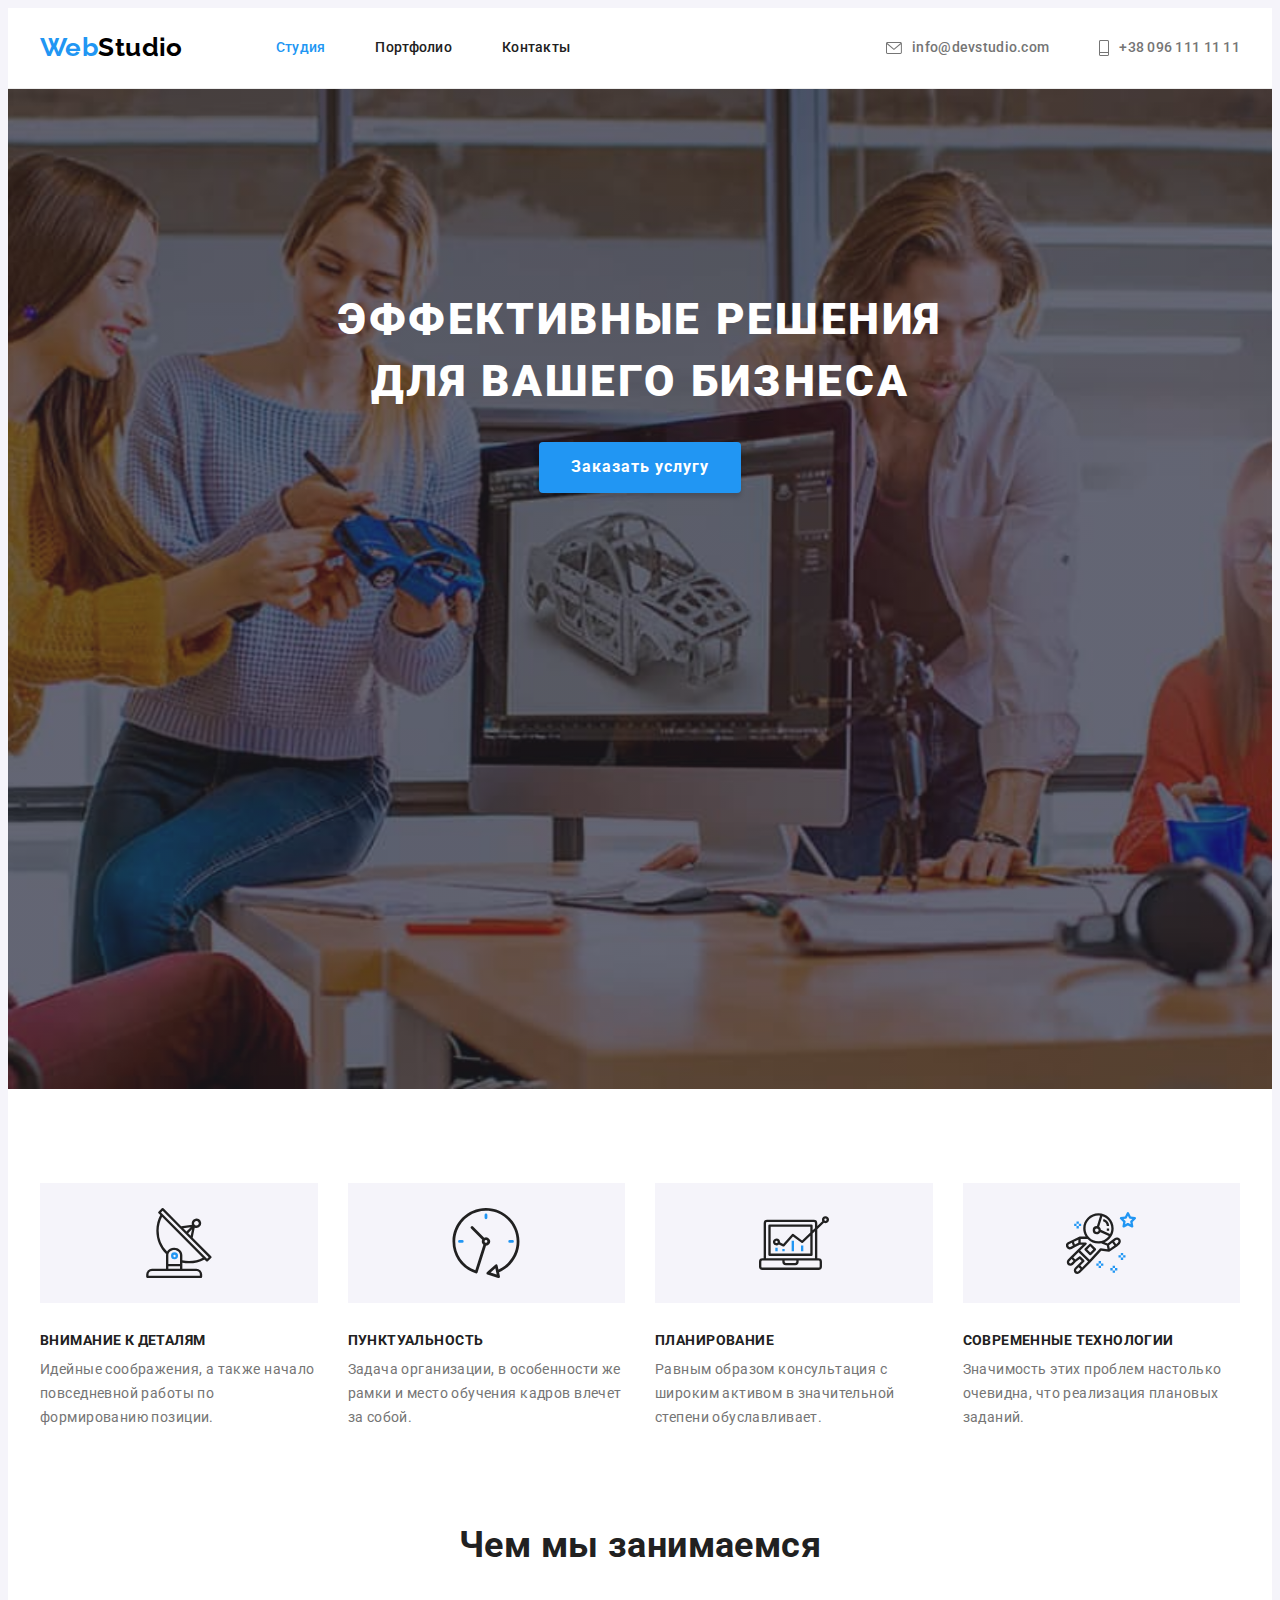
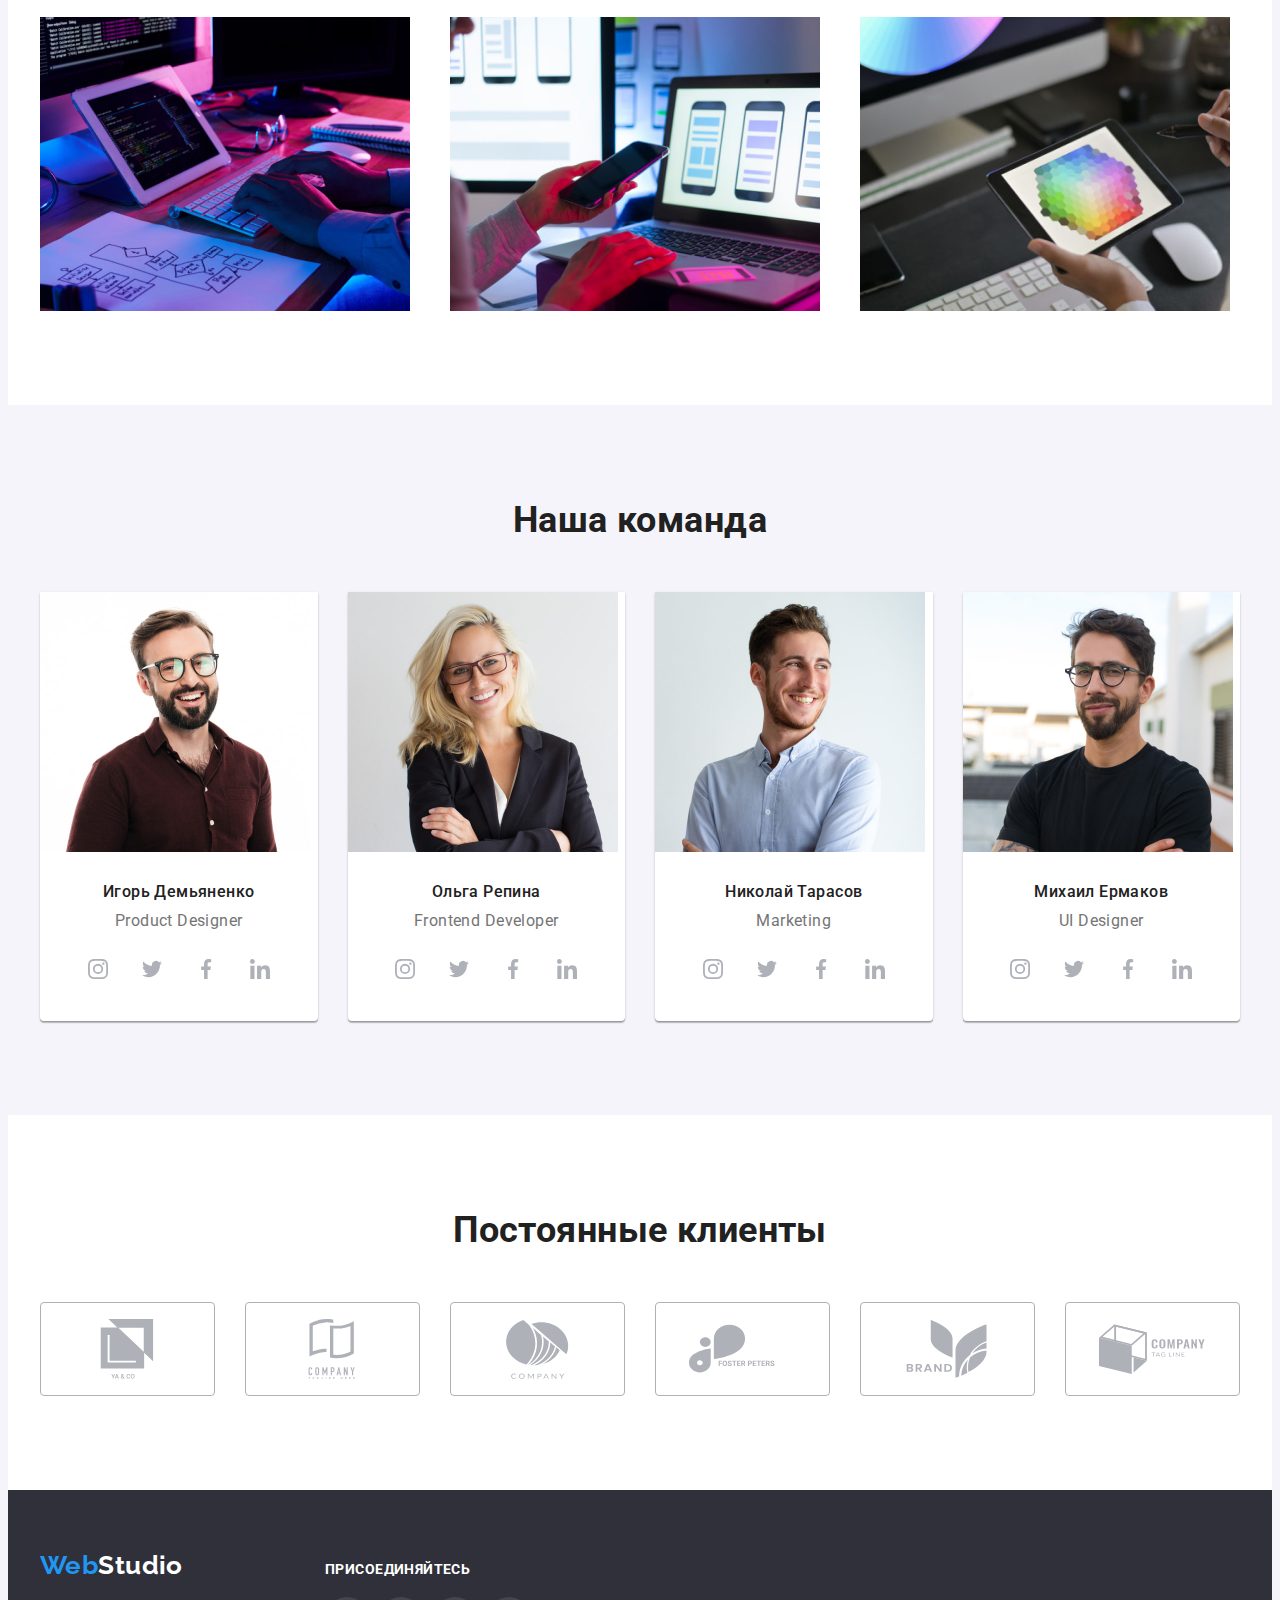
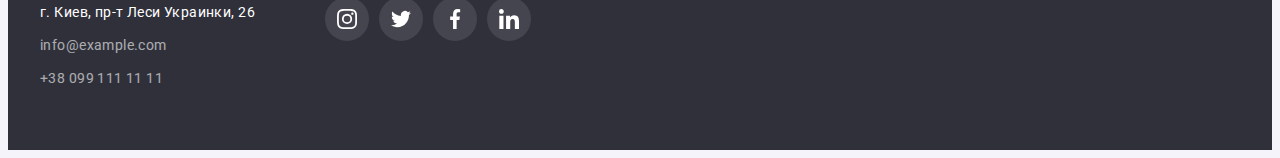
==== index.html @ a2391596 "Initial commit" ====
<!DOCTYPE html>
<html lang="ru">

<head>
    <meta charset="UTF-8">
    <meta http-equiv="X-UA-Compatible" content="IE=edge">
    <meta name="viewport" content="width=device-width, initial-scale=1.0">
    <title>WebStudio Эффективные решения для вашего бизнеса</title>
    <link rel="preconnect" href="https://fonts.googleapis.com">
    <link rel="preconnect" href="https://fonts.gstatic.com" crossorigin>
    <link
        href="https://fonts.googleapis.com/css2?family=Raleway:wght@700&family=Roboto:wght@400;500;700;900&display=swap"
        rel="stylesheet">
    <link rel="stylesheet" href="https://cdnjs.cloudflare.com/ajax/libs/modern-normalize/1.1.0/modern-normalize.min.css"
        integrity="sha512-wpPYUAdjBVSE4KJnH1VR1HeZfpl1ub8YT/NKx4PuQ5NmX2tKuGu6U/JRp5y+Y8XG2tV+wKQpNHVUX03MfMFn9Q=="
        crossorigin="anonymous" referrerpolicy="no-referrer" />
    <link rel="stylesheet" href="./css/styles.css">
</head>

<body>

    <!-- Header -->
    <header class="header">
        <div class="container page-header">
            <nav class="nav">
                <a class="logo" href="./index.html">
                    <span class="logo-text">Web</span>Studio
                </a>
                <ul class="list nav-list">
                    <li class="nav-item">
                        <a class="link nav-link current" href="./index.html">Студия</a>
                    </li>
                    <li class="nav-item">
                        <a class="link nav-link" href="./portfolio.html">Портфолио</a>
                    </li>
                    <li class="nav-item">
                        <a class="link nav-link" href="./index.html">Контакты</a>
                    </li>
                </ul>
            </nav>
            <ul class="list contact-list">
                <li class="contact-item">
                    <a class="link contact-link contact-link-icon" href="mailto:info@devstudio.com">
                        <svg class="contact-icon" width="16px" height="12px">
                            <use href="./images/icons.svg#icon-mail"></use>
                        </svg>
                    info@devstudio.com</a>
                </li>
                <li class="contact-item">
                    <a class="link contact-link contact-link-icon" href="tel:+380961111111">
                        <svg class="contact-icon" width="10px" height="16px">
                            <use href="./images/icons.svg#icon-phone"></use>
                        </svg>
                    +38 096 111 11 11</a>
                </li>
            </ul>
        </div>
    </header>

    <main>

        <!-- Hero section-->
        <section class="section hero">
            <div class="container">
                <h1 class="hero-title">Эффективные решения 
                    для вашего бизнеса</h1>
                <button type="button" class="button hero-btn">Заказать услугу</button>
            </div>
        </section>

        <!-- About section-->
        <section class="section about">
            <h2 class="visually-hidden">Преимущества</h2>
            <div class="container">
                <ul class="list about-list">
                    <li class="about-item">
                        <div class="about-icon">
                            <svg class="about-item-icon" width="70px" height="70px">
                                <use href="./images/icons.svg#icon-antenna" ></use>
                            </svg>
                        </div>
                        <h3 class="about-title">Внимание к деталям</h3>
                        <p class="about-text">Идейные соображения, а также начало повседневной работы по формированию
                        позиции.</p>
                    </li>
                    <li class="about-item">
                        <div class="about-icon">
                            <svg class="about-item-icon" width="70px" height="70px">
                                <use href="./images/icons.svg#icon-clock"></use>
                            </svg>
                        </div>
                        <h3 class="about-title">Пунктуальность</h3>
                        <p class="about-text">Задача организации, в особенности же рамки и место обучения кадров влечет
                            за собой.</p>
                    </li>
                    <li class="about-item">
                        <div class="about-icon">
                            <svg class="about-item-icon" width="70px" height="70px">
                                <use href="./images/icons.svg#icon-diagram"></use>
                            </svg>
                        </div>
                        <h3 class="about-title">Планирование</h3>
                        <p class="about-text">Равным образом консультация с широким активом в значительной степени
                            обуславливает.</p>
                    </li>
                    <li class="about-item">
                        <div class="about-icon">
                            <svg class="about-item-icon" width="70px" height="70px">
                                <use href="./images/icons.svg#icon-astronaut"></use>
                            </svg>
                        </div>
                        <h3 class="about-title">Современные технологии</h3>
                        <p class="about-text">Значимость этих проблем настолько очевидна, что реализация плановых
                            заданий.</p>
                    </li>
                </ul>
            </div>
        </section>

        <!-- Wedo section-->
        <section class="section wedo">
            <div class="container">
                <h2 class="section-title">Чем мы занимаемся</h2>
                <ul class="list wedo-list">
                    <li class="wedo-item">
                        <img class="wedo-img" src="./images/studio/computer.jpg" alt="Макбук на столе" width="370"
                            height="294">
                    </li>
                    <li class="wedo-item">
                        <img class="wedo-img" src="./images/studio/phone.jpg" alt="Телефон в руке" width="370" height="294">
                    </li>
                    <li class="wedo-item">
                        <img class="wedo-img" src="./images/studio/tablet.jpg" alt="Планшен в руке" width="370"
                            height="294">
                    </li>
                </ul>
            </div>
        </section>

        <!-- Team section-->
        <section class="section">
            <div class="container">
                <h2 class="section-title">Наша команда</h2>
                <ul class="list team-list">
                    <li class="team-item">
                        <img class="team-img" src="./images/studio/team-member1.jpg" alt="Игорь Демьяненко Product Designer"
                            width="270" height="260">
                        <div class="team-card-wrapper">
                            <h3 class="team-name">Игорь Демьяненко</h3>
                            <p class="team-profession">Product Designer</p>
                            <ul class="list team-social-list">
                                <li class="team-social-item">
                                    <a class="team-social-link" href="#">
                                        <svg class="team-social-icon" width="20px" height="20px">
                                            <use href="./images/icons.svg#icon-instagram"></use>
                                        </svg>
                                    </a>
                                </li>
                                <li class="team-social-item">
                                    <a class="team-social-link" href="#">
                                        <svg class="team-social-icon" width="20px" height="20px">
                                            <use href="./images/icons.svg#icon-twitter"></use>
                                        </svg>
                                    </a>
                                </li>
                                <li class="team-social-item">
                                    <a class="team-social-link" href="#">
                                        <svg class="team-social-icon" width="20px" height="20px">
                                            <use href="./images/icons.svg#icon-facebook"></use>
                                        </svg>
                                    </a>
                                </li>
                                <li class="team-social-item">
                                    <a class="team-social-link" href="#">
                                        <svg class="team-social-icon" width="20px" height="20px">
                                            <use href="./images/icons.svg#icon-linkedin"></use>
                                        </svg>
                                    </a>
                                </li>
                            </ul>
                        </div>
                    </li>
                    <li class="team-item">
                        <img class="team-img" src="./images/studio/team-member2.jpg" alt="Ольга Репина Frontend Developer"
                            width="270" height="260">
                        <div class="team-card-wrapper">
                            <h3 class="team-name">Ольга Репина</h3>
                            <p class="team-profession">Frontend Developer</p>
                            <ul class="list team-social-list">
                                <li class="team-social-item">
                                    <a class="team-social-link" href="#">
                                        <svg class="team-social-icon" width="20px" height="20px">
                                            <use href="./images/icons.svg#icon-instagram"></use>
                                        </svg>
                                    </a>
                                </li>
                                <li class="team-social-item">
                                    <a class="team-social-link" href="#">
                                        <svg class="team-social-icon" width="20px" height="20px">
                                            <use href="./images/icons.svg#icon-twitter"></use>
                                        </svg>
                                    </a>
                                </li>
                                <li class="team-social-item">
                                    <a class="team-social-link" href="#">
                                        <svg class="team-social-icon" width="20px" height="20px">
                                            <use href="./images/icons.svg#icon-facebook"></use>
                                        </svg>
                                    </a>
                                </li>
                                <li class="team-social-item">
                                    <a class="team-social-link" href="#">
                                        <svg class="team-social-icon" width="20px" height="20px">
                                            <use href="./images/icons.svg#icon-linkedin"></use>
                                        </svg>
                                    </a>
                                </li>
                            </ul>
                        </div>
                    </li>
                    <li class="team-item">
                        <img class="team-img" src="./images/studio/team-member3.jpg" alt="Николай Тарасов Marketing"
                            width="270" height="260">
                        <div class="team-card-wrapper">
                            <h3 class="team-name">Николай Тарасов</h3>
                            <p class="team-profession">Marketing</p>
                            <ul class="list team-social-list">
                                <li class="team-social-item">
                                    <a class="team-social-link" href="#">
                                        <svg class="team-social-icon" width="20px" height="20px">
                                            <use href="./images/icons.svg#icon-instagram"></use>
                                        </svg>
                                    </a>
                                </li>
                                <li class="team-social-item">
                                    <a class="team-social-link" href="#">
                                        <svg class="team-social-icon" width="20px" height="20px">
                                            <use href="./images/icons.svg#icon-twitter"></use>
                                        </svg>
                                    </a>
                                </li>
                                <li class="team-social-item">
                                    <a class="team-social-link" href="#">
                                        <svg class="team-social-icon" width="20px" height="20px">
                                            <use href="./images/icons.svg#icon-facebook"></use>
                                        </svg>
                                    </a>
                                </li>
                                <li class="team-social-item">
                                    <a class="team-social-link" href="#">
                                        <svg class="team-social-icon" width="20px" height="20px">
                                            <use href="./images/icons.svg#icon-linkedin"></use>
                                        </svg>
                                    </a>
                                </li>
                            </ul>
                        </div>
                    </li>
                    <li class="team-item">
                        <img class="team-img" src="./images/studio/team-member4.jpg" alt="Михаил Ермаков UI Designer"
                            width="270" height="260">
                        <div class="team-card-wrapper">
                            <h3 class="team-name">Михаил Ермаков</h3>
                            <p class="team-profession">UI Designer</p>
                            <ul class="list team-social-list">
                                <li class="team-social-item">
                                    <a class="team-social-link" href="#">
                                        <svg class="team-social-icon" width="20px" height="20px">
                                            <use href="./images/icons.svg#icon-instagram"></use>
                                        </svg>
                                    </a>
                                </li>
                                <li class="team-social-item">
                                    <a class="team-social-link" href="#">
                                        <svg class="team-social-icon" width="20px" height="20px">
                                            <use href="./images/icons.svg#icon-twitter"></use>
                                        </svg>
                                    </a>
                                </li>
                                <li class="team-social-item">
                                    <a class="team-social-link" href="#">
                                        <svg class="team-social-icon" width="20px" height="20px">
                                            <use href="./images/icons.svg#icon-facebook"></use>
                                        </svg>
                                    </a>
                                </li>
                                <li class="team-social-item">
                                    <a class="team-social-link" href="#">
                                        <svg class="team-social-icon" width="20px" height="20px">
                                            <use href="./images/icons.svg#icon-linkedin"></use>
                                        </svg>
                                    </a>
                                </li>
                            </ul>
                        </div>
                    </li>
                </ul>
            </div>
        </section>

        <!-- Clients -->
        <section class="section clients">
            <div class="container">
                <h2 class="section-title">Постоянные клиенты</h2>
                <ul class="list clients-list">
                    <li class="clients-item">
                        <a class="clients-link" href="#">
                            <svg class="clients-icon" width="106px" height="60px">
                                <use href="./images/icons.svg#icon-logo1"></use>
                            </svg>
                        </a>
                    </li>
                    <li class="clients-item">
                        <a class="clients-link" href="#">
                            <svg class="clients-icon" width="106px" height="60px">
                                <use href="./images/icons.svg#icon-logo2"></use>
                            </svg>
                        </a>
                    </li>
                    <li class="clients-item">
                        <a class="clients-link" href="#">
                            <svg class="clients-icon" width="106px" height="60px">
                                <use href="./images/icons.svg#icon-logo3"></use>
                            </svg>
                        </a>
                    </li>
                    <li class="clients-item">
                        <a class="clients-link" href="#">
                            <svg class="clients-icon" width="106px" height="60px">
                                <use href="./images/icons.svg#icon-logo4"></use>
                            </svg>
                        </a>
                    </li>
                    <li class="clients-item">
                        <a class="clients-link" href="#">
                            <svg class="clients-icon" width="106px" height="60px">
                                <use href="./images/icons.svg#icon-logo5"></use>
                            </svg>
                        </a>
                    </li>
                    <li class="clients-item">
                        <a class="clients-link" href="#">
                            <svg class="clients-icon" width="106px" height="60px">
                                <use href="./images/icons.svg#icon-logo6"></use>
                            </svg>
                        </a>
                    </li>
                </ul>
            </div>
        </section>

    </main>


    <!-- Footer -->
    <footer class="footer">
        <div class="container page-footer">
            <div>
                <a class="footer-logo" href="./index.html"><span class="footer-text">Web</span>Studio</a>
                <address class="address">
                    <ul class="list address-list">
                        <li class="first address-item">
                            <a class="address-contact" href="https://goo.gl/maps/cuWvZPxTjKMrRTUg6" target="_blank"
                                rel="noopener noreferrer">г. Киев, пр-т Леси Украинки, 26</a>
                        </li>
                        <li class="address-item">
                            <a class="link address-contact" href="mailto:info@example.com">info@example.com</a>
                        </li>
                        <li class="address-item">
                            <a class="link address-contact" href="tel:+380991111111">+38 099 111 11 11</a>
                        </li>
                    </ul>
                </address>
            </div>

            <div class="footer-social">
                <h3 class="footer-social-title">Присоединяйтесь</h3>
                <ul class="list footer-social-list">
                    <li class="footer-social-item">
                        <a class="footer-social-link" href="#">
                            <svg class="footer-social-icon" width="20px" height="20px">
                                <use href="./images/icons.svg#icon-instagram"></use>
                            </svg>
                        </a>
                    </li>
                    <li class="footer-social-item">
                        <a class="footer-social-link" href="#">
                            <svg class="footer-social-icon" width="20px" height="20px">
                                <use href="./images/icons.svg#icon-twitter"></use>
                            </svg>
                        </a>
                    </li>
                    <li class="footer-social-item">
                        <a class="footer-social-link" href="#">
                            <svg class="footer-social-icon" width="20px" height="20px">
                                <use href="./images/icons.svg#icon-facebook"></use>
                            </svg>
                        </a>
                    </li>
                    <li class="footer-social-item">
                        <a class="footer-social-link" href="#">
                            <svg class="footer-social-icon" width="20px" height="20px">
                                <use href="./images/icons.svg#icon-linkedin"></use>
                            </svg>
                        </a>
                    </li>
                </ul>
            </div>
        </div>
    </footer>

</body>

</html>
---- css/styles.css ----
:root {
    --primary-font: "Roboto", sans-serif;
    --secondary-font: "Raleway", sans-serif;

    --primary-color: #212121;
    --secondary-color: #757575;
    --accent-color: #2196F3;
    --main-light: #FFFFFF;
    --logo-color: #000000;
    --btn-color: #188CE8;
    --header-border: #ECECEC;
    --border-color: #EEEEEE;
    --icon-color: #AFB1B8;

    --primary-background: #F5F4FA;
    --secondary-background: #2F303A;
    --title-size: 36px;
    --text-size: 14px;
}

html {
    box-sizing: border-box;
}

/* Common */

body {
    font-family: var(--primary-font);
    font-size: var(--text-size);
    letter-spacing: 0.03em;

    background-color: var(--primary-background);
    color: var(--primary-color);
}

img {
    display: block;
    max-width: 100%;
    height: auto;
}

.list {
    margin: 0;
    padding: 0;

    list-style: none;
}

.link {
    text-decoration: none;
}

.link:hover,
.link:focus,
.lik:active {
    color: var(--accent-color);
}

.button {
    border: none;
    cursor: pointer;
}


/* Header */

.header {
    border-bottom: 1px solid var(--header-border);
    background-color: var(--main-light);
}

.container {
    margin-left: auto;
    margin-right: auto;
    padding-left: 15px;
    padding-right: 15px;
    width: 1200px;
}

.page-header {
    display: flex;
}

.nav, .contact-list {
    display: flex;
    align-items: center;
}

.logo {
    font-family: var(--secondary-font);
    font-weight: 700;
    font-size: 26px;
    line-height: 1.2;
    text-decoration: none;

    color: var(--logo-color);
}

.logo-text {
    color: var(--accent-color);
}

.nav-list {
    display: flex;
    margin-left: 93px;
}

.nav-item {
    
}

.nav-list .nav-item + .nav-item {
    margin-left: 50px;
}

.nav-link {
    display: block;
    padding-top: 32px;
    padding-bottom: 32px;

    font-weight: 500;
    line-height: 1.1;
    letter-spacing: 0.02em;

    color: var(--primary-color);
}

.current {
    color: var(--accent-color);
}

.contact-list {
    margin-left: auto;
    /* display: flex;
    justify-content: center;
    align-items: center; */
}

.contact-list .contact-item + .contact-item {
    margin-left: 50px;
}

.contact-item {
   
}

.contact-link {
    padding-top: 32px;
    padding-bottom: 32px;
    display: flex;
    align-items: center;

    font-weight: 500;
    line-height: 1.1;
    letter-spacing: 0.02em;

    color: var(--secondary-color);
}

.contact-link-icon {
    fill: var(--secondary-color)
}

.contact-link-icon:hover,
.contact-link-icon:focus {
    fill: var(--accent-color);
}

.contact-icon {
    margin-right: 10px;
}

/* Hero section*/
.section {
    padding: 94px 0;
}

.hero {
    max-width: 1600px;
    height: 600px;
    margin-left: auto;
    margin-right: auto;
    padding: 200px 0;
    text-align: center;

    background-color: var(--secondary-background);
    background: linear-gradient(rgba(47, 48, 58, 0.4), rgba(47, 48, 58, 0.4)), url("../images/studio/hero.jpg");
    background-repeat: no-repeat;
    background-position: center;
    background-size: cover;
}

.hero-title {
    margin-top: 0;
    margin-bottom: 30px;

    white-space: pre-line;
    text-transform: uppercase;
    font-weight: 900;
    font-size: 44px;
    line-height: 1.4;
    letter-spacing: 0.06em;

    color: var(--main-light);
}

.hero-btn {
    padding: 10px 32px;

    font-family: inherit;
    font-weight: 700;
    font-size: 16px;
    line-height: 1.9;
    box-shadow: 0px 4px 4px rgba(0, 0, 0, 0.15);
    border-radius: 4px;
    letter-spacing: 0.06em;

    background-color: var(--accent-color);
    color: var(--main-light);
}

.hero-btn:hover,
.hero-btn:focus {
    background-color: var(--btn-color);
}

/* About section */

.about {
    background-color: var(--main-light);
}

.visually-hidden {
    position: absolute;
    white-space: nowrap;
    width: 1px;
    height: 1px;
    overflow: hidden;
    border: 0;
    padding: 0;
    clip: rect(0 0 0 0);
    clip-path: inset(50%);
    margin: -1px;
}

.about-list {
    display: flex;
}

.about-item {
    width: calc((100% - 90px) / 4);
}

.about-list .about-item + .about-item {
    margin-left: 30px;
}

.about-icon {
    margin-bottom: 30px;
    display: flex;
    justify-content: center;
    align-items: center;
    height: 120px;
    background-color: var(--primary-background);
}

.about-title {
    margin-top: 0;
    margin-bottom: 10px;

    font-size: var(--text-size);
    line-height: 1.1;
    text-transform: uppercase;
}

.about-text {
    margin-top: 0;
    margin-bottom: 0;

    line-height: 1.7;

    color: var(--secondary-color);
}

/* Wedo section */

.wedo {
    padding-top: 0;

    background-color: var(--main-light);
}

.section-title {
    margin-top: 0;
    margin-bottom: 50px;
    text-align: center;

    font-size: var(--title-size);
    line-height: 1.2;
}

.wedo-list {
    display: flex;
}

.wedo-item {
    width: calc((100% - 60px) / 3);
    margin-right: 30px;
}

.wedo-item:last-child {
    margin-right: 0;
}

.wedo-img {
    
}

/* Team section */

.team-list {
    display: flex;
    text-align: center;
}

.team-item {
    width: calc((100% - 90px) / 4);
    margin-right: 30px;

    background-color: var(--main-light);
    box-shadow: 0px 1px 3px rgba(0, 0, 0, 0.12), 0px 1px 1px rgba(0, 0, 0, 0.14), 0px 2px 1px rgba(0, 0, 0, 0.2);
    border-radius: 0px 0px 4px 4px;
}

.team-item:last-child {
    margin-right: 0;
}

.team-img {
    
}

.team-card-wrapper {
    /* padding: 30px 0 16px 0; */
}

.team-name {
    padding-top: 30px;
    margin-top: 0;
    margin-bottom: 10px;

    font-weight: 500;
    font-size: 16px;
    line-height: 1.2;
}

.team-profession {
    margin-top: 0;
    margin-bottom: 16px;

    font-size: 16px;
    line-height: 1.2;

    color: var(--secondary-color);
}

.team-social-list {
    padding-bottom: 30px;
    gap: 10px;
    display: flex;
    justify-content: center;
}

.team-social-item {
    width: 44px;
    height: 44px;
}

.team-social-link {
    width: 100%;
    height: 100%;
    display: flex;
    justify-content: center;
    align-items: center;
    border-radius: 50%;

    fill: var(--icon-color);
}

.team-social-link:hover,
.team-social-link:focus {
    fill: var(--main-light);
    background-color: var(--accent-color);
}

/* Clients */

.clients {
    background-color: var(--main-light);
}

.clients-list {
    display: flex;
    gap: 30px;
}

.clients-item {
    width: calc((100% - 150px) / 6);
}

.clients-link {
    height: 92px;
    display: flex;
    justify-content: center;
    align-items: center;
    border: 1px solid var(--icon-color);
    border-radius: 4px;
    fill: var(--icon-color);
}

.clients-link:hover,
.clients-link:focus {
    fill: var(--accent-color);
    border: 1px solid var(--accent-color);
}

/* Portfolio section */

.portfolio {
    background-color: var(--main-light);
}

.filter-list {
    margin-bottom: 50px;
    display: flex;
    justify-content: center;
}

.filter-list .filter-item + .filter-item {
    margin-left: 8px;
}

.filter-btn {
    padding: 6px 22px;

    font-family: var(--primary-font);
    font-weight: 500;
    font-size: 16px;
    line-height: 1.6;
    letter-spacing: 0.03em;
    
    color: var(--primary-color);
    border-radius: 4px;
}

.current-btn {
    color: var(--main-light);
    background-color: var(--accent-color);
}

.filter-btn:hover,
.filter-btn:focus,
.filter-btn:active {
    color: var(--main-light);
    background-color: var(--accent-color);
    box-shadow: 0px 3px 1px rgba(0, 0, 0, 0.1), 0px 1px 2px rgba(0, 0, 0, 0.08), 0px 2px 2px rgba(0, 0, 0, 0.12);
    border-radius: 4px;
}

.portfolio-list {
    display: flex;
    flex-wrap: wrap;
}

.portfolio-item {
    width: calc((100% - 60px) / 3); 
    margin-right: 30px;
    margin-bottom: 30px;

    background-color: var(--main-light);
    border: 1px solid var(--border-color);
}

.portfolio-item:nth-child(3n) {
    margin-right: 0;
}

.portfolio-item:nth-last-child(-n + 3) {
    margin-bottom: 0;
}

.portfolio-link:hover {
    display: block;
    box-shadow: 0px 1px 1px rgba(0, 0, 0, 0.12), 0px 4px 4px rgba(0, 0, 0, 0.06), 1px 4px 6px rgba(0, 0, 0, 0.16);
}

.portfolio-img {
    
}

.portfolio-card-wrapper {
    padding: 20px 24px 20px 24px;
}

.portfolio-subtitle {
    margin-top: 0;
    margin-bottom: 4px;

    font-size: 18px;
    line-height: 2;
    letter-spacing: 0.06em;

    color: var(--primary-color);
}

.portfolio-text {
    margin-top: 0;
    margin-bottom: 0;

    line-height: 1.9;

    color: var(--secondary-color);
}

/* Footer */

.footer {
    padding-top: 60px;
    padding-bottom: 60px;
    display: flex;

    background-color: var(--secondary-background);
}

.page-footer {
    display: flex;
    align-items: baseline;
}

.footer-logo {
    font-family: var(--secondary-font);
    font-weight: 700;
    font-size: 26px;
    line-height: 1.2;
    text-decoration: none;

    color: var(--main-light);
}

.footer-text {
    color: var(--accent-color);
}

.address {
    margin-top: 20px;
}

.address-item {
    margin-bottom: 9px;
}

.address-item:last-child {
    margin-bottom: 0;
}

.address-contact {
    text-decoration: none;
}

.first>a {
    opacity: 1;
}

.address-contact {
    font-style: normal;
    font-weight: 400;
    line-height: 1.7;
    
    color: var(--main-light);
    opacity: .6;
}

.footer-social {
    margin-left: 70px;
}

.footer-social-title {
    margin-top: 0;
    margin-bottom: 20px;
    font-size: 14px;
    line-height: 1,1;
    text-transform: uppercase;

    color: var(--main-light);
}

.footer-social-list {
    gap: 10px;
    display: flex;
    justify-content: center;
}

.footer-social-item {
    width: 44px;
    height: 44px;
}

.footer-social-link {
    width: 100%;
    height: 100%;
    display: flex;
    justify-content: center;
    align-items: center;
    border-radius: 50%;

    fill: var(--main-light);
    background: rgba(255, 255, 255, 0.1);
}

.footer-social-link:hover, 
.footer-social-link:focus {
    background: var(--accent-color);
}
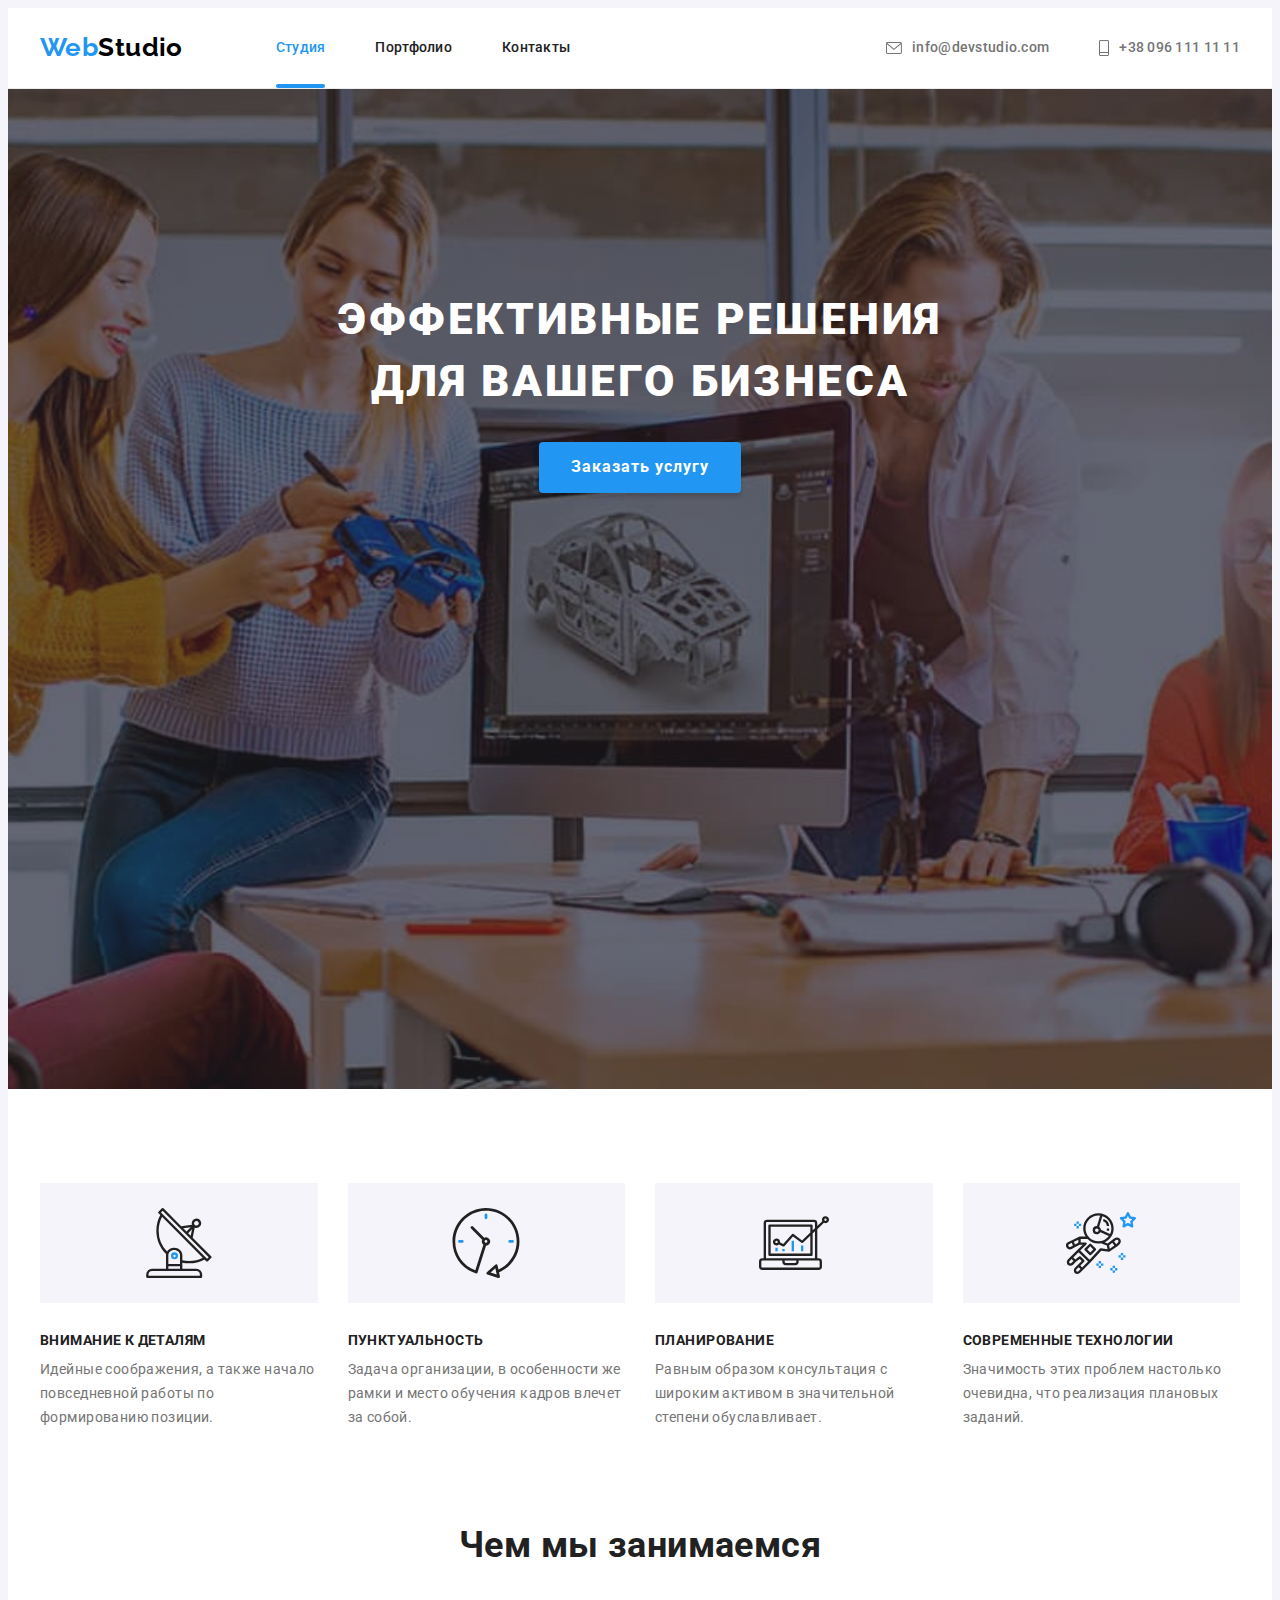
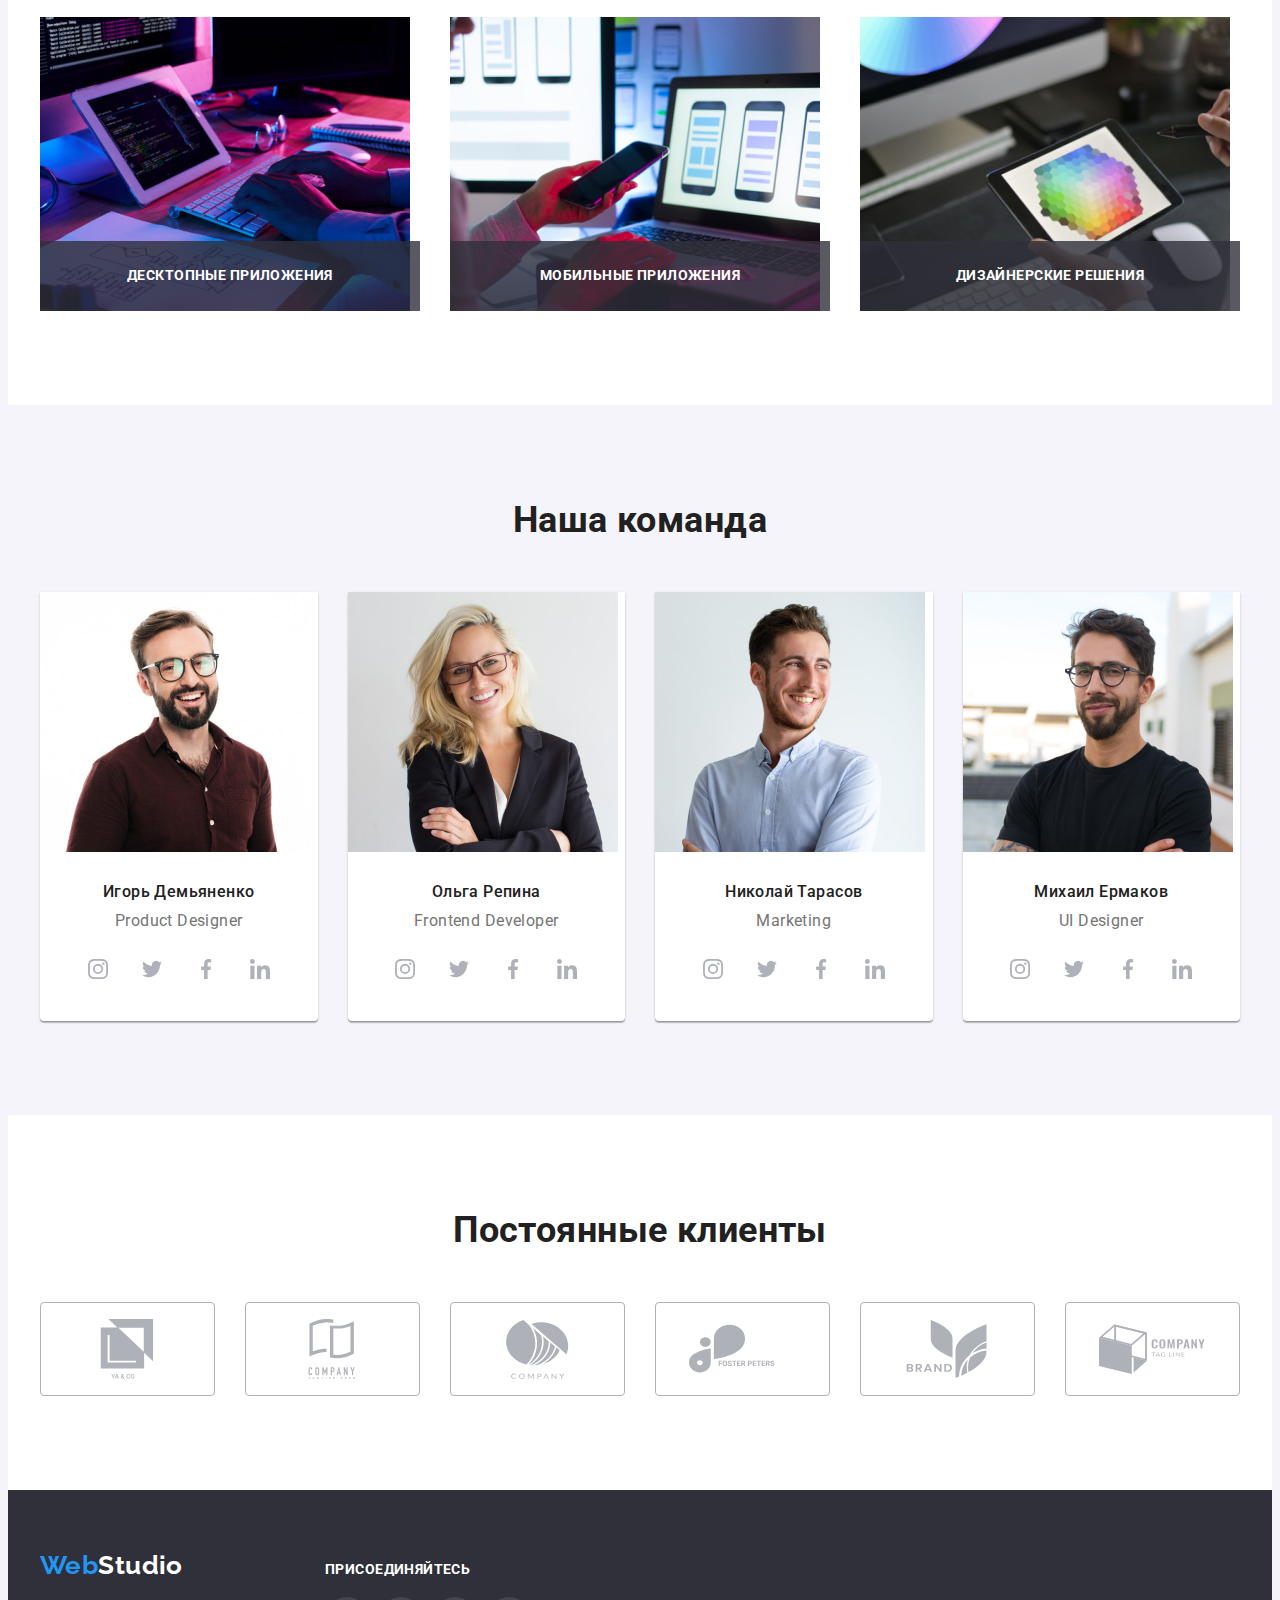
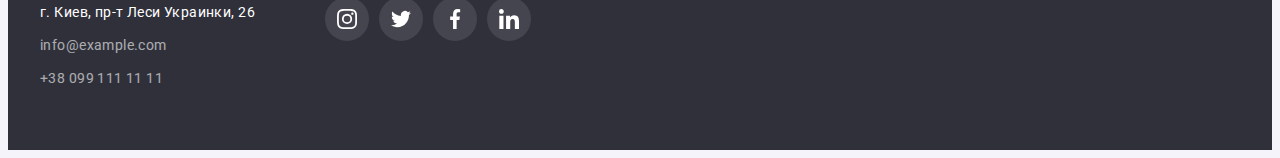
==== commit b13600fb: "add animation" ====
--- a/index.html
+++ b/index.html
@@ -64,7 +64,7 @@
             <div class="container">
                 <h1 class="hero-title">Эффективные решения 
                     для вашего бизнеса</h1>
-                <button type="button" class="button hero-btn">Заказать услугу</button>
+                <button type="button" class="button hero-btn" data-modal-open>Заказать услугу</button>
             </div>
         </section>
 
@@ -123,15 +123,30 @@
                 <h2 class="section-title">Чем мы занимаемся</h2>
                 <ul class="list wedo-list">
                     <li class="wedo-item">
-                        <img class="wedo-img" src="./images/studio/computer.jpg" alt="Макбук на столе" width="370"
+                        <div class="wedo-thumb">
+                            <img class="wedo-img" src="./images/studio/computer.jpg" alt="Макбук на столе" width="370"
+                                height="294">
+                            <div class="wedo-actions">
+                                <p class="wedo-text">Десктопные приложения</p>
+                            </div>
+                        </div>
+                    </li>
+                    <li class="wedo-item">
+                        <div class="wedo-thumb">
+                            <img class="wedo-img" src="./images/studio/phone.jpg" alt="Телефон в руке" width="370" height="294">
+                            <div class="wedo-actions">
+                                <p class="wedo-text">Мобильные приложения</p>
+                            </div>
+                        </div>
+                    </li>
+                    <li class="wedo-item">
+                        <div class="wedo-thumb">
+                            <img class="wedo-img" src="./images/studio/tablet.jpg" alt="Планшен в руке" width="370"
                             height="294">
-                    </li>
-                    <li class="wedo-item">
-                        <img class="wedo-img" src="./images/studio/phone.jpg" alt="Телефон в руке" width="370" height="294">
-                    </li>
-                    <li class="wedo-item">
-                        <img class="wedo-img" src="./images/studio/tablet.jpg" alt="Планшен в руке" width="370"
-                            height="294">
+                            <div class="wedo-actions">
+                                <p class="wedo-text">Дизайнерские решения</p>
+                            </div>
+                        </div>
                     </li>
                 </ul>
             </div>
@@ -409,6 +424,13 @@
         </div>
     </footer>
 
+    <div class="backdrop is-hidden" data-modal>
+        <div class="modal">
+            <button type="button" data-modal-close>Закрыть</button>
+        </div>
+    </div>
+
+<script src="./js/modal.js"></script>
 </body>
 
 </html>--- a/css/styles.css
+++ b/css/styles.css
@@ -48,6 +48,7 @@
 
 .link {
     text-decoration: none;
+    transition: color 250ms cubic-bezier(0.4, 0, 0.2, 1);
 }
 
 .link:hover,
@@ -106,7 +107,7 @@
 }
 
 .nav-item {
-    
+    position: relative;
 }
 
 .nav-list .nav-item + .nav-item {
@@ -127,6 +128,20 @@
 
 .current {
     color: var(--accent-color);
+}
+
+.current:after {
+    position: absolute;
+    display: inline-block;
+    content: "";
+    width: 100%;
+    height: 4px;
+    bottom: 0;
+    right: 0;
+    z-index: 2;
+
+    background: var(--accent-color);
+    border-radius: 2px;
 }
 
 .contact-list {
@@ -158,7 +173,8 @@
 }
 
 .contact-link-icon {
-    fill: var(--secondary-color)
+    fill: var(--secondary-color);
+    transition: color 250ms cubic-bezier(0.4, 0, 0.2, 1);
 }
 
 .contact-link-icon:hover,
@@ -217,6 +233,7 @@
 
     background-color: var(--accent-color);
     color: var(--main-light);
+    transition: background-color 250ms cubic-bezier(0.4, 0, 0.2, 1);
 }
 
 .hero-btn:hover,
@@ -312,8 +329,33 @@
     margin-right: 0;
 }
 
+.wedo-thumb {
+    position: relative;
+}
+
 .wedo-img {
     
+}
+
+.wedo-actions {
+    position: absolute;
+    bottom: 0;
+    right: 0;
+    width: 100%;
+    height: 70px;
+    background: rgba(47, 48, 58, 0.8);
+}
+
+.wedo-text {
+    margin-top: 0;
+    margin-bottom: 0;
+    padding: 27px 82px;
+    font-weight: 700;
+    line-height: 1.1;
+    text-align: center;
+    text-transform: uppercase;
+
+    color: var(--main-light);
 }
 
 /* Team section */
@@ -385,6 +427,7 @@
     border-radius: 50%;
 
     fill: var(--icon-color);
+    transition: background-color 250ms cubic-bezier(0.4, 0, 0.2, 1), fill 250ms cubic-bezier(0.4, 0, 0.2, 1);
 }
 
 .team-social-link:hover,
@@ -416,6 +459,7 @@
     border: 1px solid var(--icon-color);
     border-radius: 4px;
     fill: var(--icon-color);
+    transition: fill 250ms cubic-bezier(0.4, 0, 0.2, 1), border 250ms cubic-bezier(0.4, 0, 0.2, 1);
 }
 
 .clients-link:hover,
@@ -451,6 +495,7 @@
     
     color: var(--primary-color);
     border-radius: 4px;
+    transition: color 250ms cubic-bezier(0.4, 0, 0.2, 1), background-color 250ms cubic-bezier(0.4, 0, 0.2, 1), box-shadow 250ms cubic-bezier(0.4, 0, 0.2, 1);
 }
 
 .current-btn {
@@ -489,13 +534,46 @@
     margin-bottom: 0;
 }
 
+.portfolio-link {
+    transition: box-shadow 250ms cubic-bezier(0.4, 0, 0.2, 1);
+}
+
 .portfolio-link:hover {
     display: block;
     box-shadow: 0px 1px 1px rgba(0, 0, 0, 0.12), 0px 4px 4px rgba(0, 0, 0, 0.06), 1px 4px 6px rgba(0, 0, 0, 0.16);
 }
 
+.portfolio-list-img-wrapper {
+    position: relative;
+    overflow: hidden;
+}
+
 .portfolio-img {
     
+}
+
+.overlay {
+    position: absolute;
+    top: 0;
+    left: 0;
+    width: 100%;
+    height: 100%;
+    padding: 63px 24px;
+    margin-top: 0;
+    margin-bottom: 0;
+    font-size: 18px;
+    line-height: 1.6;
+    overflow: auto;
+    transform: translate(0, 100%);
+    transition: transform 250ms cubic-bezier(0.4, 0, 0.2, 1);
+
+    background: rgba(33, 150, 243, 0.9);
+    color: var(--main-light);
+}
+
+.portfolio-link:hover .overlay,
+.portfolio-link:focus .overlay {
+    transform: translate(0, 0);
 }
 
 .portfolio-card-wrapper {
@@ -578,6 +656,7 @@
     
     color: var(--main-light);
     opacity: .6;
+    transition: color 250ms cubic-bezier(0.4, 0, 0.2, 1);
 }
 
 .footer-social {
@@ -615,9 +694,37 @@
 
     fill: var(--main-light);
     background: rgba(255, 255, 255, 0.1);
+    transition: background-color 250ms cubic-bezier(0.4, 0, 0.2, 1);
 }
 
 .footer-social-link:hover, 
 .footer-social-link:focus {
-    background: var(--accent-color);
+    background-color: var(--accent-color);
+}
+
+.backdrop {
+    position: fixed;
+    top: 0;
+    left: 0;
+    width: 100%;
+    height: 100%;
+    background: rgba(0, 0, 0, 0.2);
+}
+
+.backdrop.is-hidden {
+    opacity: 0;
+    pointer-events: none;
+}
+
+.modal {
+    position: absolute;
+    min-width: 528px;
+    min-height: 581px;
+    left: 50%;
+    top: 50%;
+    transform: translate(-50%, -50%);
+
+    background: var(--main-light);
+    box-shadow: 0px 1px 3px rgba(0, 0, 0, 0.12), 0px 1px 1px rgba(0, 0, 0, 0.14), 0px 2px 1px rgba(0, 0, 0, 0.2);
+    border-radius: 4px;
 }